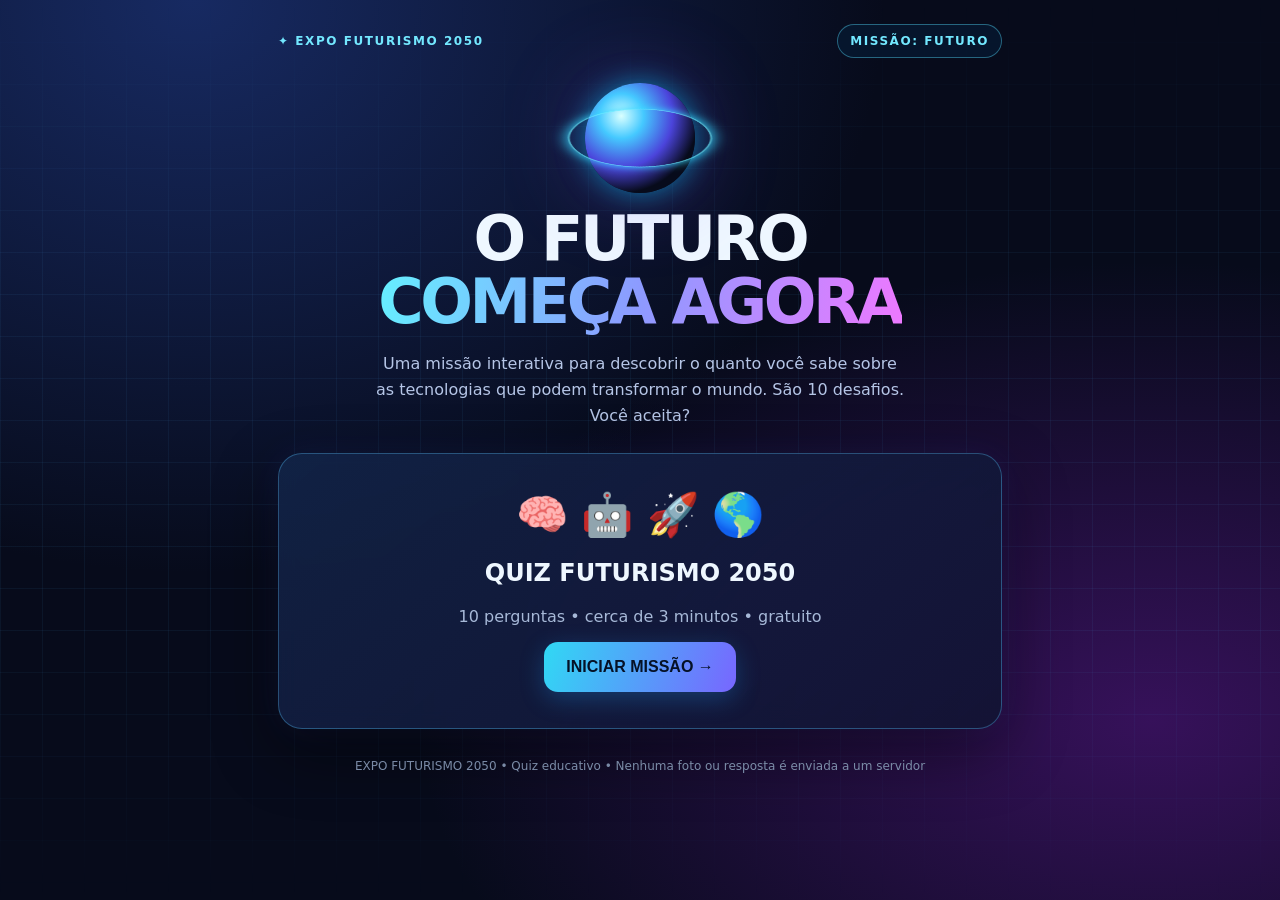
==== quiz.html @ 35967527 "Add files via upload" ====
<!doctype html><html lang="pt-BR"><head><meta charset="utf-8"><meta name="viewport" content="width=device-width,initial-scale=1,viewport-fit=cover"><meta name="theme-color" content="#080d23"><title>Quiz Futurismo 2050 | EXPO</title><style>
:root{font-family:Inter,system-ui,-apple-system,Segoe UI,sans-serif;color:#eef7ff;background:#070b1b}*{box-sizing:border-box}body{margin:0;min-height:100vh;background:radial-gradient(ellipse at 15% 0%,#172a62 0%,transparent 45%),radial-gradient(ellipse at 90% 80%,#36115a 0%,transparent 45%),#070b1b;overflow-x:hidden}.gridbg{position:fixed;inset:0;pointer-events:none;background:linear-gradient(#52bfff10 1px,transparent 1px),linear-gradient(90deg,#52bfff10 1px,transparent 1px);background-size:42px 42px;mask-image:linear-gradient(transparent,#000 30%,#000 70%,transparent)}.shell{position:relative;max-width:760px;margin:auto;padding:24px 18px 70px}.top{display:flex;justify-content:space-between;align-items:center;gap:12px;font-size:12px;letter-spacing:.13em;font-weight:800;color:#73e8ff}.tag{border:1px solid #57dfff66;border-radius:999px;padding:9px 12px;background:#071b35aa}.orb{width:110px;height:110px;margin:25px auto 12px;border-radius:50%;background:radial-gradient(circle at 33% 30%,#d9ffff,#45c9ff 21%,#4b44db 48%,#070b1b 72%);box-shadow:0 0 28px #00ccff88,0 0 90px #8a4dff55;position:relative;animation:float 4s ease-in-out infinite}.orb:after{content:'';position:absolute;inset:-17px;border:2px solid #67eaffaa;border-radius:50%;transform:rotateX(66deg) rotate(-22deg);box-shadow:0 0 18px #35d9ff}.orb.small{width:55px;height:55px;margin:10px auto 20px}@keyframes float{50%{transform:translateY(-9px)}}h1{font-size:clamp(34px,8vw,62px);line-height:1.02;letter-spacing:-.055em;margin:14px 0;text-align:center}h1 span,.glow{background:linear-gradient(100deg,#65f0ff,#8d9aff,#ee78ff);color:transparent;background-clip:text}.lead{text-align:center;color:#b5c5e6;line-height:1.6;max-width:530px;margin:18px auto 25px}.panel{background:linear-gradient(140deg,#13264bcf,#121333ed);border:1px solid #58c7ff55;border-radius:24px;padding:clamp(20px,5vw,36px);box-shadow:0 22px 65px #0007,0 0 32px #5d65ff1c;backdrop-filter:blur(12px)}.btn{appearance:none;border:0;border-radius:14px;background:linear-gradient(110deg,#30d9f4,#7866ff);color:#051126;font-weight:900;font-size:16px;padding:16px 22px;cursor:pointer;box-shadow:0 7px 25px #1d9fff44;transition:transform .15s}.btn:hover{transform:translateY(-2px)}.btn:disabled{opacity:.45;cursor:not-allowed;transform:none}.btn.secondary{background:#14294d;color:#d8f5ff;border:1px solid #57c8ff70;box-shadow:none}.center{text-align:center}.muted{color:#a7b9d8}.hide{display:none!important}.meter{height:9px;background:#061127;border-radius:999px;overflow:hidden;margin:14px 0 24px}.meter>div{height:100%;width:0;background:linear-gradient(90deg,#48e9ff,#b077ff);transition:width .4s}.row{display:flex;justify-content:space-between;gap:10px;align-items:center}.count{font-size:13px;color:#7feaff;font-weight:800;letter-spacing:.1em}.question{font-size:clamp(22px,5vw,32px);line-height:1.22;margin:18px 0 25px}.choices{display:grid;gap:12px}.choice{display:flex;gap:13px;align-items:center;width:100%;text-align:left;border:1px solid #5277a466;border-radius:14px;background:#14284a;color:#edf8ff;padding:15px;font-size:15px;line-height:1.35;cursor:pointer;transition:.15s}.choice:hover:not(:disabled){border-color:#63e7ff;background:#19365d}.choice b{display:grid;place-items:center;flex:none;width:31px;height:31px;border-radius:9px;background:#233f6c;color:#9fefff}.choice.good{border-color:#40edbe;background:#0d463f}.choice.bad{border-color:#ff799f;background:#4b233f}.choice:disabled{cursor:default}.explain{margin-top:17px;border-left:3px solid #69e4ff;padding:9px 14px;background:#112b48;color:#d3e5f9;line-height:1.5;border-radius:0 10px 10px 0}.foot{display:flex;justify-content:space-between;align-items:center;gap:10px;margin-top:22px}.score{font-size:15px;color:#ffe4a1}.resultnum{font-size:clamp(62px,14vw,96px);font-weight:900;color:#83efff;line-height:1;margin:15px}.badge{display:inline-block;padding:9px 15px;border-radius:99px;background:#173c63;border:1px solid #65e5ff;color:#a7f6ff;font-weight:800;letter-spacing:.05em}.tiny{text-align:center;font-size:12px;color:#91a5c5;margin:30px auto}.actionrow{display:flex;justify-content:center;gap:10px;flex-wrap:wrap;margin-top:24px}button:focus-visible{outline:3px solid #fff;outline-offset:3px}@media(prefers-reduced-motion:reduce){*{animation:none!important;transition:none!important}}
</style></head><body><div class="gridbg"></div><main class="shell"><header class="top"><div>✦ EXPO FUTURISMO 2050</div><div class="tag">MISSÃO: FUTURO</div></header><section id="start" class="center"><div class="orb" aria-hidden="true"></div><h1>O FUTURO<br><span>COMEÇA AGORA</span></h1><p class="lead">Uma missão interativa para descobrir o quanto você sabe sobre as tecnologias que podem transformar o mundo. São 10 desafios. Você aceita?</p><div class="panel"><div style="font-size:42px">🧠 🤖 🚀 🌎</div><h2>QUIZ FUTURISMO 2050</h2><p class="muted">10 perguntas • cerca de 3 minutos • gratuito</p><button class="btn" id="startBtn">INICIAR MISSÃO →</button></div></section><section id="game" class="panel hide" aria-live="polite"><div class="row"><span class="count" id="count"></span><span class="score" id="score"></span></div><div class="meter" aria-label="Progresso"><div id="bar"></div></div><div class="badge" id="topic"></div><h2 class="question" id="question"></h2><div class="choices" id="choices"></div><div class="explain hide" id="explain"></div><div class="foot"><span class="muted" id="feedback">Escolha uma resposta</span><button class="btn hide" id="nextBtn">PRÓXIMA →</button></div></section><section id="result" class="panel center hide"><div class="orb small" aria-hidden="true"></div><div class="count">MISSÃO CONCLUÍDA</div><h1>SEU NÍVEL<br><span>EM 2050</span></h1><div class="resultnum" id="finalScore"></div><div class="badge" id="rank"></div><p class="lead" id="resultText"></p><div class="actionrow"><button class="btn" id="againBtn">↻ JOGAR NOVAMENTE</button><button class="btn secondary" id="shareBtn">COMPARTILHAR RESULTADO</button></div><p class="muted" id="shareInfo" role="status"></p></section><p class="tiny">EXPO FUTURISMO 2050 • Quiz educativo • Nenhuma foto ou resposta é enviada a um servidor</p></main><script>
const questions=[
{topic:'INTELIGÊNCIA ARTIFICIAL',q:'Qual destas atividades uma inteligência artificial já consegue realizar?',opts:['Entender e resumir textos','Prever o futuro com certeza','Ter sentimentos humanos comprovados','Saber tudo sem cometer erros'],a:0,why:'A IA pode analisar e resumir textos, mas pode errar e não prevê o futuro com certeza.'},
{topic:'EXPLORAÇÃO ESPACIAL',q:'Qual planeta é um dos principais alvos de missões para buscar sinais de vida passada?',opts:['Mercúrio','Marte','Netuno','Vênus'],a:1,why:'Marte já teve água líquida na superfície, por isso é um importante alvo de pesquisas.'},
{topic:'ROBÓTICA',q:'Qual componente ajuda um robô a perceber obstáculos à sua frente?',opts:['Um sensor de distância','Uma bateria maior','Um alto-falante','Uma tela mais brilhante'],a:0,why:'Sensores de distância medem a proximidade de objetos e ajudam o robô a se orientar.'},
{topic:'SUSTENTABILIDADE',q:'Qual opção utiliza uma fonte de energia renovável?',opts:['Usina a carvão','Gerador a diesel','Painel solar','Motor a gasolina'],a:2,why:'Painéis solares convertem a luz do Sol em eletricidade.'},
{topic:'REALIDADE VIRTUAL',q:'O que os óculos de realidade virtual fazem principalmente?',opts:['Criam uma experiência visual imersiva','Transportam fisicamente a pessoa','Permitem respirar sem oxigênio','Fazem qualquer vídeo virar holograma'],a:0,why:'A realidade virtual cria a sensação de estar em um ambiente digital, sem transportar o corpo.'},
{topic:'CIDADES DO FUTURO',q:'Qual tecnologia pode ajudar a reduzir o desperdício de água nas cidades?',opts:['Vazamentos sem monitoramento','Sensores que detectam vazamentos','Tubulações sempre abertas','Aumento do consumo sem medição'],a:1,why:'Sensores podem identificar vazamentos rapidamente, facilitando reparos.'},
{topic:'CIÊNCIA',q:'Para que serve uma impressora 3D?',opts:['Produzir objetos em camadas a partir de um modelo digital','Transformar papel em energia','Transmitir sinais de rádio ao espaço','Ler pensamentos humanos'],a:0,why:'A impressão 3D fabrica objetos camada por camada usando um projeto digital.'},
{topic:'SEGURANÇA DIGITAL',q:'Qual atitude ajuda a proteger seus dados na internet?',opts:['Compartilhar senhas com colegas','Usar a mesma senha em tudo','Ativar autenticação em duas etapas','Clicar em qualquer link recebido'],a:2,why:'A autenticação em duas etapas adiciona uma proteção extra à conta.'},
{topic:'MEDICINA DO FUTURO',q:'Como a IA pode ajudar profissionais de saúde?',opts:['Substituindo toda avaliação médica','Apoiando a análise de exames','Garantindo diagnósticos sem erros','Eliminando a necessidade de hospitais'],a:1,why:'Ferramentas de IA podem apoiar a análise de exames, mas exigem avaliação profissional.'},
{topic:'DESAFIO FINAL',q:'Qual atitude é mais importante para construir um futuro melhor?',opts:['Parar de aprender novas coisas','Usar tecnologia sem pensar nas consequências','Combinar conhecimento, criatividade e responsabilidade','Deixar todas as decisões para máquinas'],a:2,why:'A tecnologia funciona melhor quando as pessoas a usam com criatividade, pensamento crítico e responsabilidade.'}
];let idx=0,points=0,locked=false;const $=id=>document.getElementById(id);function show(id){['start','game','result'].forEach(x=>$(x).classList.toggle('hide',x!==id));scrollTo({top:0,behavior:'smooth'})}function render(){locked=false;let q=questions[idx];$('count').textContent=`DESAFIO ${String(idx+1).padStart(2,'0')} / ${questions.length}`;$('score').textContent=`✦ ${points*100} PONTOS`;$('bar').style.width=`${(idx/questions.length)*100}%`;$('topic').textContent=q.topic;$('question').textContent=q.q;$('choices').innerHTML='';$('explain').classList.add('hide');$('nextBtn').classList.add('hide');$('feedback').textContent='Escolha uma resposta';q.opts.forEach((opt,i)=>{let b=document.createElement('button');b.className='choice';let key=document.createElement('b');key.textContent='ABCD'[i];let t=document.createElement('span');t.textContent=opt;b.append(key,t);b.onclick=()=>answer(i);$('choices').append(b)})}function answer(i){if(locked)return;locked=true;let q=questions[idx],correct=i===q.a;if(correct)points++;[...$('choices').children].forEach((b,j)=>{b.disabled=true;if(j===q.a)b.classList.add('good');else if(j===i)b.classList.add('bad')});$('feedback').textContent=correct?'✓ RESPOSTA CERTA!':'↗ CONTINUE EXPLORANDO!';$('explain').textContent=q.why;$('explain').classList.remove('hide');$('nextBtn').textContent=idx===questions.length-1?'VER MEU RESULTADO →':'PRÓXIMA →';$('nextBtn').classList.remove('hide');$('score').textContent=`✦ ${points*100} PONTOS`;$('bar').style.width=`${((idx+1)/questions.length)*100}%`}function finish(){show('result');$('finalScore').textContent=`${points*100} / 1000`;let rank=points>=9?'VISIONÁRIO DE 2050':points>=7?'EXPLORADOR DO AMANHÃ':points>=4?'APRENDIZ DO FUTURO':'INICIANTE INTERGALÁCTICO';$('rank').textContent=rank;$('resultText').textContent=points>=9?'Você domina muitos conceitos e está pronto para imaginar novas soluções!':points>=7?'Você está no caminho certo para descobrir as tecnologias do amanhã!':points>=4?'Sua jornada futurista está começando. Continue explorando!':'Toda grande descoberta começa com uma pergunta. Continue aprendendo!'}$('startBtn').onclick=()=>{idx=0;points=0;show('game');render()};$('nextBtn').onclick=()=>{idx++;if(idx<questions.length)render();else finish()};$('againBtn').onclick=()=>{idx=0;points=0;show('game');render()};$('shareBtn').onclick=async()=>{let msg=`🚀 EXPO FUTURISMO 2050 — Fiz ${points*100} de 1000 pontos no Quiz Futurismo 2050! ${location.href}`;try{if(navigator.share)await navigator.share({title:'Quiz Futurismo 2050',text:msg});else if(navigator.clipboard){await navigator.clipboard.writeText(msg);$('shareInfo').textContent='Resultado copiado!'}else $('shareInfo').textContent=msg}catch(e){if(e.name!=='AbortError')$('shareInfo').textContent='Não foi possível compartilhar neste aparelho.'}};
</script></body></html>
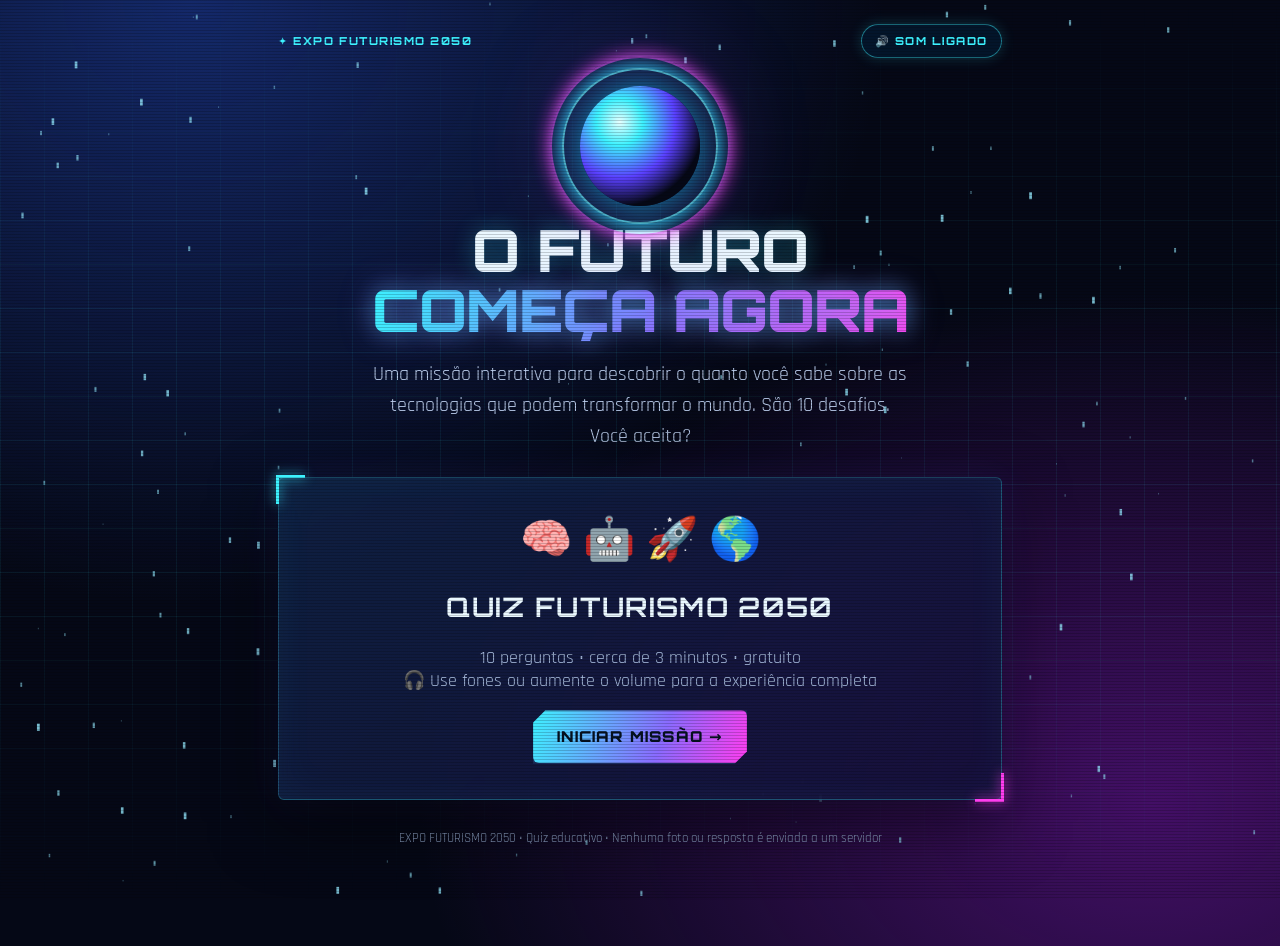
==== commit 9995338c: "Add files via upload" ====
--- a/quiz.html
+++ b/quiz.html
@@ -1,6 +1,58 @@
-<!doctype html><html lang="pt-BR"><head><meta charset="utf-8"><meta name="viewport" content="width=device-width,initial-scale=1,viewport-fit=cover"><meta name="theme-color" content="#080d23"><title>Quiz Futurismo 2050 | EXPO</title><style>
-:root{font-family:Inter,system-ui,-apple-system,Segoe UI,sans-serif;color:#eef7ff;background:#070b1b}*{box-sizing:border-box}body{margin:0;min-height:100vh;background:radial-gradient(ellipse at 15% 0%,#172a62 0%,transparent 45%),radial-gradient(ellipse at 90% 80%,#36115a 0%,transparent 45%),#070b1b;overflow-x:hidden}.gridbg{position:fixed;inset:0;pointer-events:none;background:linear-gradient(#52bfff10 1px,transparent 1px),linear-gradient(90deg,#52bfff10 1px,transparent 1px);background-size:42px 42px;mask-image:linear-gradient(transparent,#000 30%,#000 70%,transparent)}.shell{position:relative;max-width:760px;margin:auto;padding:24px 18px 70px}.top{display:flex;justify-content:space-between;align-items:center;gap:12px;font-size:12px;letter-spacing:.13em;font-weight:800;color:#73e8ff}.tag{border:1px solid #57dfff66;border-radius:999px;padding:9px 12px;background:#071b35aa}.orb{width:110px;height:110px;margin:25px auto 12px;border-radius:50%;background:radial-gradient(circle at 33% 30%,#d9ffff,#45c9ff 21%,#4b44db 48%,#070b1b 72%);box-shadow:0 0 28px #00ccff88,0 0 90px #8a4dff55;position:relative;animation:float 4s ease-in-out infinite}.orb:after{content:'';position:absolute;inset:-17px;border:2px solid #67eaffaa;border-radius:50%;transform:rotateX(66deg) rotate(-22deg);box-shadow:0 0 18px #35d9ff}.orb.small{width:55px;height:55px;margin:10px auto 20px}@keyframes float{50%{transform:translateY(-9px)}}h1{font-size:clamp(34px,8vw,62px);line-height:1.02;letter-spacing:-.055em;margin:14px 0;text-align:center}h1 span,.glow{background:linear-gradient(100deg,#65f0ff,#8d9aff,#ee78ff);color:transparent;background-clip:text}.lead{text-align:center;color:#b5c5e6;line-height:1.6;max-width:530px;margin:18px auto 25px}.panel{background:linear-gradient(140deg,#13264bcf,#121333ed);border:1px solid #58c7ff55;border-radius:24px;padding:clamp(20px,5vw,36px);box-shadow:0 22px 65px #0007,0 0 32px #5d65ff1c;backdrop-filter:blur(12px)}.btn{appearance:none;border:0;border-radius:14px;background:linear-gradient(110deg,#30d9f4,#7866ff);color:#051126;font-weight:900;font-size:16px;padding:16px 22px;cursor:pointer;box-shadow:0 7px 25px #1d9fff44;transition:transform .15s}.btn:hover{transform:translateY(-2px)}.btn:disabled{opacity:.45;cursor:not-allowed;transform:none}.btn.secondary{background:#14294d;color:#d8f5ff;border:1px solid #57c8ff70;box-shadow:none}.center{text-align:center}.muted{color:#a7b9d8}.hide{display:none!important}.meter{height:9px;background:#061127;border-radius:999px;overflow:hidden;margin:14px 0 24px}.meter>div{height:100%;width:0;background:linear-gradient(90deg,#48e9ff,#b077ff);transition:width .4s}.row{display:flex;justify-content:space-between;gap:10px;align-items:center}.count{font-size:13px;color:#7feaff;font-weight:800;letter-spacing:.1em}.question{font-size:clamp(22px,5vw,32px);line-height:1.22;margin:18px 0 25px}.choices{display:grid;gap:12px}.choice{display:flex;gap:13px;align-items:center;width:100%;text-align:left;border:1px solid #5277a466;border-radius:14px;background:#14284a;color:#edf8ff;padding:15px;font-size:15px;line-height:1.35;cursor:pointer;transition:.15s}.choice:hover:not(:disabled){border-color:#63e7ff;background:#19365d}.choice b{display:grid;place-items:center;flex:none;width:31px;height:31px;border-radius:9px;background:#233f6c;color:#9fefff}.choice.good{border-color:#40edbe;background:#0d463f}.choice.bad{border-color:#ff799f;background:#4b233f}.choice:disabled{cursor:default}.explain{margin-top:17px;border-left:3px solid #69e4ff;padding:9px 14px;background:#112b48;color:#d3e5f9;line-height:1.5;border-radius:0 10px 10px 0}.foot{display:flex;justify-content:space-between;align-items:center;gap:10px;margin-top:22px}.score{font-size:15px;color:#ffe4a1}.resultnum{font-size:clamp(62px,14vw,96px);font-weight:900;color:#83efff;line-height:1;margin:15px}.badge{display:inline-block;padding:9px 15px;border-radius:99px;background:#173c63;border:1px solid #65e5ff;color:#a7f6ff;font-weight:800;letter-spacing:.05em}.tiny{text-align:center;font-size:12px;color:#91a5c5;margin:30px auto}.actionrow{display:flex;justify-content:center;gap:10px;flex-wrap:wrap;margin-top:24px}button:focus-visible{outline:3px solid #fff;outline-offset:3px}@media(prefers-reduced-motion:reduce){*{animation:none!important;transition:none!important}}
-</style></head><body><div class="gridbg"></div><main class="shell"><header class="top"><div>✦ EXPO FUTURISMO 2050</div><div class="tag">MISSÃO: FUTURO</div></header><section id="start" class="center"><div class="orb" aria-hidden="true"></div><h1>O FUTURO<br><span>COMEÇA AGORA</span></h1><p class="lead">Uma missão interativa para descobrir o quanto você sabe sobre as tecnologias que podem transformar o mundo. São 10 desafios. Você aceita?</p><div class="panel"><div style="font-size:42px">🧠 🤖 🚀 🌎</div><h2>QUIZ FUTURISMO 2050</h2><p class="muted">10 perguntas • cerca de 3 minutos • gratuito</p><button class="btn" id="startBtn">INICIAR MISSÃO →</button></div></section><section id="game" class="panel hide" aria-live="polite"><div class="row"><span class="count" id="count"></span><span class="score" id="score"></span></div><div class="meter" aria-label="Progresso"><div id="bar"></div></div><div class="badge" id="topic"></div><h2 class="question" id="question"></h2><div class="choices" id="choices"></div><div class="explain hide" id="explain"></div><div class="foot"><span class="muted" id="feedback">Escolha uma resposta</span><button class="btn hide" id="nextBtn">PRÓXIMA →</button></div></section><section id="result" class="panel center hide"><div class="orb small" aria-hidden="true"></div><div class="count">MISSÃO CONCLUÍDA</div><h1>SEU NÍVEL<br><span>EM 2050</span></h1><div class="resultnum" id="finalScore"></div><div class="badge" id="rank"></div><p class="lead" id="resultText"></p><div class="actionrow"><button class="btn" id="againBtn">↻ JOGAR NOVAMENTE</button><button class="btn secondary" id="shareBtn">COMPARTILHAR RESULTADO</button></div><p class="muted" id="shareInfo" role="status"></p></section><p class="tiny">EXPO FUTURISMO 2050 • Quiz educativo • Nenhuma foto ou resposta é enviada a um servidor</p></main><script>
+<!doctype html><html lang="pt-BR"><head><meta charset="utf-8"><meta name="viewport" content="width=device-width,initial-scale=1,viewport-fit=cover"><meta name="theme-color" content="#050816"><title>Quiz Futurismo 2050 | EXPO</title>
+<link rel="preconnect" href="https://fonts.googleapis.com"><link href="https://fonts.googleapis.com/css2?family=Orbitron:wght@600;800;900&family=Rajdhani:wght@500;600;700&display=swap" rel="stylesheet">
+<style>
+:root{--c:#3df2ff;--m:#ff3df0;--v:#8a6bff;--g:#3dffb5;--r:#ff5a86;--hd:Orbitron,Rajdhani,system-ui,sans-serif;--bd:Rajdhani,Inter,system-ui,sans-serif;color-scheme:dark;font-family:var(--bd);color:#eaf8ff;background:#050816;box-sizing:border-box;padding-top:env(safe-area-inset-top,0px);padding-bottom:env(safe-area-inset-bottom,0px)}
+*{box-sizing:border-box}html{scroll-padding-top:env(safe-area-inset-top,0px)}
+body{margin:0;min-height:100vh;font-size:18px;background:radial-gradient(ellipse at 15% 0%,#14296a 0%,transparent 45%),radial-gradient(ellipse at 90% 85%,#430f66 0%,transparent 45%),#050816;overflow-x:hidden}
+body:after{content:'';position:fixed;inset:0;pointer-events:none;z-index:60;background:repeating-linear-gradient(0deg,#0000 0 2px,#0000002e 2px 3px);mix-blend-mode:multiply}
+canvas{position:fixed;inset:0;width:100%;height:100%;pointer-events:none}#bg{z-index:0}#fx{z-index:50}
+.gridbg{position:fixed;inset:0;pointer-events:none;background:linear-gradient(#3df2ff12 1px,transparent 1px),linear-gradient(90deg,#3df2ff12 1px,transparent 1px);background-size:44px 44px;mask-image:linear-gradient(transparent,#000 35%,#000 65%,transparent);animation:grid 6s linear infinite}
+@keyframes grid{to{background-position:0 44px}}
+.flash{position:fixed;inset:0;pointer-events:none;z-index:55;opacity:0}.flash.ok{animation:fl .6s;background:radial-gradient(circle,#3dffb544,transparent 70%)}.flash.no{animation:fl .6s;background:radial-gradient(circle,#ff5a8655,transparent 70%)}@keyframes fl{0%{opacity:1}100%{opacity:0}}
+.shell{position:relative;z-index:2;max-width:760px;margin:auto;padding:24px 18px 70px}
+.top{display:flex;justify-content:space-between;align-items:center;gap:10px;font:800 11px var(--hd);letter-spacing:.14em;color:var(--c)}
+.tag{border:1px solid #3df2ff77;border-radius:999px;padding:9px 13px;background:#041a33bb;color:var(--c);font:inherit;letter-spacing:inherit;cursor:pointer;box-shadow:0 0 14px #3df2ff33}
+.orb{width:120px;height:120px;margin:28px auto 14px;border-radius:50%;background:radial-gradient(circle at 33% 30%,#e6ffff,#3df2ff 20%,#5a40ff 48%,#050816 72%);box-shadow:0 0 34px #00e1ff99,0 0 110px #b04dff66;position:relative;animation:float 4s ease-in-out infinite}
+.orb:before,.orb:after{content:'';position:absolute;inset:-18px;border:2px solid #67f0ffaa;border-radius:50%;box-shadow:0 0 18px #35d9ff;animation:spin 5s linear infinite}
+.orb:before{inset:-30px;border-color:#ff3df088;box-shadow:0 0 18px #ff3df0;animation-duration:8s;animation-direction:reverse}
+.orb.small{width:58px;height:58px;margin:14px auto 26px}
+@keyframes float{50%{transform:translateY(-10px)}}@keyframes spin{from{transform:rotateX(66deg) rotate(-22deg)}to{transform:rotateX(66deg) rotate(338deg)}}
+h1{font:900 clamp(30px,8vw,58px)/1.04 var(--hd);letter-spacing:-.02em;margin:14px 0;text-align:center;text-shadow:0 0 22px #3df2ff55}
+h1 span,.glow{background:linear-gradient(100deg,var(--c),var(--v),var(--m));color:transparent;background-clip:text;-webkit-background-clip:text;filter:drop-shadow(0 0 14px #8a6bff88);animation:glitch 4s infinite}
+@keyframes glitch{0%,92%,100%{transform:none}93%{transform:translate(-3px,1px) skewX(6deg)}95%{transform:translate(3px,-1px)}97%{transform:translate(-1px,0) skewX(-6deg)}}
+h2{font-family:var(--hd);letter-spacing:.05em}
+.lead{text-align:center;color:#b9cbea;line-height:1.55;max-width:540px;margin:18px auto 25px;font-size:20px}
+.panel{position:relative;background:linear-gradient(140deg,#102448d6,#150f3aeb);border:1px solid #3df2ff44;border-radius:6px;padding:clamp(20px,5vw,36px);box-shadow:0 22px 65px #0008,0 0 40px #6a5bff22,inset 0 0 40px #3df2ff0d;backdrop-filter:blur(12px)}
+.panel:before,.panel:after{content:'';position:absolute;width:26px;height:26px;border:3px solid var(--c);filter:drop-shadow(0 0 6px var(--c))}.panel:before{top:-3px;left:-3px;border-right:0;border-bottom:0}.panel:after{bottom:-3px;right:-3px;border-left:0;border-top:0;border-color:var(--m);filter:drop-shadow(0 0 6px var(--m))}
+.panel.shake{animation:shake .45s}@keyframes shake{20%{transform:translateX(-9px)}40%{transform:translateX(8px)}60%{transform:translateX(-5px)}80%{transform:translateX(3px)}}
+.btn{appearance:none;border:0;border-radius:6px;background:linear-gradient(110deg,var(--c),var(--v) 60%,var(--m));color:#04101f;font:900 15px var(--hd);letter-spacing:.08em;padding:17px 24px;cursor:pointer;box-shadow:0 0 26px #3df2ff66,0 8px 26px #6a5bff44;transition:transform .15s,box-shadow .15s;clip-path:polygon(12px 0,100% 0,100% calc(100% - 12px),calc(100% - 12px) 100%,0 100%,0 12px)}
+.btn:hover{transform:translateY(-2px) scale(1.03);box-shadow:0 0 40px #3df2ffaa}.btn.secondary{background:#102a52;color:#d8f7ff;box-shadow:inset 0 0 0 1px #3df2ff88}
+.center{text-align:center}.muted{color:#a7bbdc}.hide{display:none!important}
+.meter{height:10px;background:#040d22;border:1px solid #3df2ff33;overflow:hidden;margin:14px 0 24px}.meter>div{height:100%;width:0;background:linear-gradient(90deg,var(--c),var(--v),var(--m));box-shadow:0 0 16px var(--c);transition:width .5s}
+.row{display:flex;justify-content:space-between;gap:10px;align-items:center}.count{font:800 12px var(--hd);color:var(--c);letter-spacing:.12em}
+.question{font:700 clamp(21px,5vw,30px)/1.22 var(--bd);margin:18px 0 25px}
+.choices{display:grid;gap:12px}
+.choice{display:flex;gap:14px;align-items:center;width:100%;text-align:left;border:1px solid #3df2ff44;border-radius:4px;background:#0f2447cc;color:#eef9ff;padding:14px;font:600 18px/1.3 var(--bd);cursor:pointer;transition:.15s}
+.choice:hover:not(:disabled){border-color:var(--c);background:#173560;box-shadow:0 0 22px #3df2ff44;transform:translateX(5px)}
+.choice b{display:grid;place-items:center;flex:none;width:34px;height:34px;border-radius:4px;background:#1b3a6c;color:var(--c);font:800 14px var(--hd)}
+.choice.good{border-color:var(--g);background:#0b4a40;box-shadow:0 0 28px #3dffb577}.choice.bad{border-color:var(--r);background:#4d1f3c;box-shadow:0 0 28px #ff5a8666}.choice:disabled{cursor:default}
+.explain{margin-top:17px;border-left:3px solid var(--c);padding:10px 14px;background:#0e2a4a;color:#d6e8fa;line-height:1.45}
+.foot{display:flex;justify-content:space-between;align-items:center;gap:10px;margin-top:22px}.score{font:800 13px var(--hd);color:#ffe28a;text-shadow:0 0 12px #ffcc4466}
+ .timerbox{display:flex;align-items:center;justify-content:space-between;gap:12px;margin:0 0 14px;color:#9dfaff;font:800 12px var(--hd)}
+.timertrack{height:8px;flex:1;border:1px solid #3df2ff55;background:#050e23;overflow:hidden}.timerfill{height:100%;width:100%;background:linear-gradient(90deg,#3dffb5,#3df2ff);transition:width .15s linear}.timerfill.urgent{background:linear-gradient(90deg,#ff5a86,#ff3df0);box-shadow:0 0 15px #ff5a86}
+.certname{width:min(100%,340px);margin:10px auto 0;display:block;padding:12px 14px;border:1px solid #3df2ff88;border-radius:5px;background:#071a36;color:white;font:600 19px var(--bd);text-align:center}
+.resultnum{font:900 clamp(50px,13vw,88px)/1 var(--hd);color:#8ff6ff;margin:15px;text-shadow:0 0 30px var(--c)}
+.badge{display:inline-block;padding:9px 15px;border-radius:2px;background:#123a62;border:1px solid var(--c);color:#aaf8ff;font:800 12px var(--hd);letter-spacing:.08em}
+.tiny{text-align:center;font-size:13px;color:#8fa4c6;margin:30px auto}.actionrow{display:flex;justify-content:center;gap:12px;flex-wrap:wrap;margin-top:24px}
+button:focus-visible{outline:3px solid #fff;outline-offset:3px}
+@media(prefers-reduced-motion:reduce){*,:before,:after{animation:none!important;transition:none!important}}
+</style></head><body><canvas id="bg"></canvas><canvas id="fx"></canvas><div class="gridbg"></div><div class="flash" id="flash"></div>
+<main class="shell"><header class="top"><div>✦ EXPO FUTURISMO 2050</div><button class="tag" id="snd" aria-pressed="false">🔊 SOM LIGADO</button></header>
+<section id="start" class="center"><div class="orb" aria-hidden="true"></div><h1>O FUTURO<br><span>COMEÇA AGORA</span></h1><p class="lead">Uma missão interativa para descobrir o quanto você sabe sobre as tecnologias que podem transformar o mundo. São 10 desafios. Você aceita?</p><div class="panel"><div style="font-size:42px">🧠 🤖 🚀 🌎</div><h2>QUIZ FUTURISMO 2050</h2><p class="muted">10 perguntas • cerca de 3 minutos • gratuito<br>🎧 Use fones ou aumente o volume para a experiência completa</p><button class="btn" id="startBtn">INICIAR MISSÃO →</button></div></section>
+<section id="game" class="panel hide" aria-live="polite"><div class="row"><span class="count" id="count"></span><span class="score" id="score"></span></div><div class="meter" aria-label="Progresso"><div id="bar"></div></div><div class="timerbox"><span>⏱ TEMPO RESTANTE</span><div class="timertrack"><div class="timerfill" id="timerFill"></div></div><span id="timerText">15s</span></div><div class="badge" id="topic"></div><h2 class="question" id="question"></h2><div class="choices" id="choices"></div><div class="explain hide" id="explain"></div><div class="foot"><span class="muted" id="feedback">Escolha uma resposta</span><button class="btn hide" id="nextBtn">PRÓXIMA →</button></div></section>
+<section id="result" class="panel center hide"><div class="orb small" aria-hidden="true"></div><div class="count">MISSÃO CONCLUÍDA</div><h1>SEU NÍVEL<br><span>EM 2050</span></h1><div class="resultnum" id="finalScore"></div><div class="badge" id="rank"></div><p class="lead" id="resultText"></p><p class="muted">Nome no certificado (opcional)</p><input id="certName" class="certname" type="text" maxlength="42" placeholder="Digite seu nome" autocomplete="off"><div class="actionrow"><button class="btn" id="saveCertBtn">🏅 SALVAR CERTIFICADO</button><button class="btn" id="againBtn">↻ JOGAR NOVAMENTE</button><button class="btn secondary" id="shareBtn">COMPARTILHAR RESULTADO</button></div><p class="muted" id="shareInfo" role="status"></p></section>
+<p class="tiny">EXPO FUTURISMO 2050 • Quiz educativo • Nenhuma foto ou resposta é enviada a um servidor</p></main>
+<script>
 const questions=[
 {topic:'INTELIGÊNCIA ARTIFICIAL',q:'Qual destas atividades uma inteligência artificial já consegue realizar?',opts:['Entender e resumir textos','Prever o futuro com certeza','Ter sentimentos humanos comprovados','Saber tudo sem cometer erros'],a:0,why:'A IA pode analisar e resumir textos, mas pode errar e não prevê o futuro com certeza.'},
 {topic:'EXPLORAÇÃO ESPACIAL',q:'Qual planeta é um dos principais alvos de missões para buscar sinais de vida passada?',opts:['Mercúrio','Marte','Netuno','Vênus'],a:1,why:'Marte já teve água líquida na superfície, por isso é um importante alvo de pesquisas.'},
@@ -12,5 +64,71 @@
 {topic:'SEGURANÇA DIGITAL',q:'Qual atitude ajuda a proteger seus dados na internet?',opts:['Compartilhar senhas com colegas','Usar a mesma senha em tudo','Ativar autenticação em duas etapas','Clicar em qualquer link recebido'],a:2,why:'A autenticação em duas etapas adiciona uma proteção extra à conta.'},
 {topic:'MEDICINA DO FUTURO',q:'Como a IA pode ajudar profissionais de saúde?',opts:['Substituindo toda avaliação médica','Apoiando a análise de exames','Garantindo diagnósticos sem erros','Eliminando a necessidade de hospitais'],a:1,why:'Ferramentas de IA podem apoiar a análise de exames, mas exigem avaliação profissional.'},
 {topic:'DESAFIO FINAL',q:'Qual atitude é mais importante para construir um futuro melhor?',opts:['Parar de aprender novas coisas','Usar tecnologia sem pensar nas consequências','Combinar conhecimento, criatividade e responsabilidade','Deixar todas as decisões para máquinas'],a:2,why:'A tecnologia funciona melhor quando as pessoas a usam com criatividade, pensamento crítico e responsabilidade.'}
-];let idx=0,points=0,locked=false;const $=id=>document.getElementById(id);function show(id){['start','game','result'].forEach(x=>$(x).classList.toggle('hide',x!==id));scrollTo({top:0,behavior:'smooth'})}function render(){locked=false;let q=questions[idx];$('count').textContent=`DESAFIO ${String(idx+1).padStart(2,'0')} / ${questions.length}`;$('score').textContent=`✦ ${points*100} PONTOS`;$('bar').style.width=`${(idx/questions.length)*100}%`;$('topic').textContent=q.topic;$('question').textContent=q.q;$('choices').innerHTML='';$('explain').classList.add('hide');$('nextBtn').classList.add('hide');$('feedback').textContent='Escolha uma resposta';q.opts.forEach((opt,i)=>{let b=document.createElement('button');b.className='choice';let key=document.createElement('b');key.textContent='ABCD'[i];let t=document.createElement('span');t.textContent=opt;b.append(key,t);b.onclick=()=>answer(i);$('choices').append(b)})}function answer(i){if(locked)return;locked=true;let q=questions[idx],correct=i===q.a;if(correct)points++;[...$('choices').children].forEach((b,j)=>{b.disabled=true;if(j===q.a)b.classList.add('good');else if(j===i)b.classList.add('bad')});$('feedback').textContent=correct?'✓ RESPOSTA CERTA!':'↗ CONTINUE EXPLORANDO!';$('explain').textContent=q.why;$('explain').classList.remove('hide');$('nextBtn').textContent=idx===questions.length-1?'VER MEU RESULTADO →':'PRÓXIMA →';$('nextBtn').classList.remove('hide');$('score').textContent=`✦ ${points*100} PONTOS`;$('bar').style.width=`${((idx+1)/questions.length)*100}%`}function finish(){show('result');$('finalScore').textContent=`${points*100} / 1000`;let rank=points>=9?'VISIONÁRIO DE 2050':points>=7?'EXPLORADOR DO AMANHÃ':points>=4?'APRENDIZ DO FUTURO':'INICIANTE INTERGALÁCTICO';$('rank').textContent=rank;$('resultText').textContent=points>=9?'Você domina muitos conceitos e está pronto para imaginar novas soluções!':points>=7?'Você está no caminho certo para descobrir as tecnologias do amanhã!':points>=4?'Sua jornada futurista está começando. Continue explorando!':'Toda grande descoberta começa com uma pergunta. Continue aprendendo!'}$('startBtn').onclick=()=>{idx=0;points=0;show('game');render()};$('nextBtn').onclick=()=>{idx++;if(idx<questions.length)render();else finish()};$('againBtn').onclick=()=>{idx=0;points=0;show('game');render()};$('shareBtn').onclick=async()=>{let msg=`🚀 EXPO FUTURISMO 2050 — Fiz ${points*100} de 1000 pontos no Quiz Futurismo 2050! ${location.href}`;try{if(navigator.share)await navigator.share({title:'Quiz Futurismo 2050',text:msg});else if(navigator.clipboard){await navigator.clipboard.writeText(msg);$('shareInfo').textContent='Resultado copiado!'}else $('shareInfo').textContent=msg}catch(e){if(e.name!=='AbortError')$('shareInfo').textContent='Não foi possível compartilhar neste aparelho.'}};
+];
+const $=id=>document.getElementById(id),rm=matchMedia('(prefers-reduced-motion:reduce)').matches;
+/* ===== ÁUDIO SINTETIZADO (Web Audio, sem arquivos) ===== */
+let AC,master,muted=false,nbuf,drone;
+function ac(){if(!AC){AC=new(window.AudioContext||window.webkitAudioContext)();const cp=AC.createDynamicsCompressor();master=AC.createGain();master.gain.value=.85;master.connect(cp);cp.connect(AC.destination);nbuf=AC.createBuffer(1,AC.sampleRate*2,AC.sampleRate);const d=nbuf.getChannelData(0);for(let i=0;i<d.length;i++)d[i]=Math.random()*2-1}if(AC.state==='suspended')AC.resume();return AC}
+function tone(f,t,d,type,v,f2){if(muted)return;const a=ac(),o=a.createOscillator(),g=a.createGain(),n=a.currentTime+t;o.type=type;o.frequency.setValueAtTime(f,n);if(f2)o.frequency.exponentialRampToValueAtTime(f2,n+d);g.gain.setValueAtTime(.0001,n);g.gain.exponentialRampToValueAtTime(v,n+.012);g.gain.exponentialRampToValueAtTime(.0001,n+d);o.connect(g);g.connect(master);o.start(n);o.stop(n+d+.05)}
+function whoosh(t,d,f1,f2,v){if(muted)return;const a=ac(),s=a.createBufferSource(),b=a.createBiquadFilter(),g=a.createGain(),n=a.currentTime+t;s.buffer=nbuf;b.type='bandpass';b.Q.value=2.5;b.frequency.setValueAtTime(f1,n);b.frequency.exponentialRampToValueAtTime(f2,n+d);g.gain.setValueAtTime(.0001,n);g.gain.exponentialRampToValueAtTime(v,n+d*.5);g.gain.exponentialRampToValueAtTime(.0001,n+d);s.connect(b);b.connect(g);g.connect(master);s.start(n);s.stop(n+d+.1)}
+const boom=(t=0,v=.9)=>{tone(110,t,1.4,'sine',v,32);tone(55,t,1.6,'sine',v*.8,28);whoosh(t,.5,3000,200,v*.5)};
+const arp=(notes,t,step,type,v,len)=>notes.forEach((f,i)=>{tone(f,t+i*step,len,type,v);tone(f*2,t+i*step,len*.8,'sine',v*.35)});
+const sfx={
+hover(){tone(1400,0,.05,'square',.025,2000)},
+boot(){whoosh(0,1.3,150,5000,.55);tone(70,0,1.3,'sawtooth',.18,900);boom(1.1,.9);arp([262,330,392,523,659,784,1047],1.15,.07,'sawtooth',.11,.55);tone(2400,1.15,.9,'sine',.05,4200)},
+good(){boom(0,.35);arp([523,659,784,1047,1319],0,.06,'triangle',.2,.5);tone(3000,.05,.4,'sine',.06,5000)},
+bad(){tone(220,0,.55,'sawtooth',.28,60);tone(110,0,.6,'square',.2,40);whoosh(0,.35,2500,120,.3)},
+next(){whoosh(0,.4,300,3800,.35);tone(600,0,.2,'sine',.08,1500)},
+end(p){boom(0,1);whoosh(0,1.2,100,6000,.5);const hi=p>=7;arp(hi?[262,330,392,523,659,784,1047,1319,1568]:[262,311,392,523,622],.5,.09,'sawtooth',.14,.8);if(hi){[523,659,784,1047].forEach(f=>tone(f,1.4,2.4,'sawtooth',.07));boom(1.4,.7)}else arp([392,523],1.1,.2,'triangle',.18,.9)}};
+function startDrone(){if(muted||drone)return;const a=ac(),g=a.createGain(),lp=a.createBiquadFilter(),l=a.createOscillator(),lg=a.createGain();lp.type='lowpass';lp.frequency.value=380;g.gain.setValueAtTime(.0001,a.currentTime);g.gain.exponentialRampToValueAtTime(.09,a.currentTime+3);l.frequency.value=.12;lg.gain.value=180;l.connect(lg);lg.connect(lp.frequency);const os=[55,55.4,82.5,110.3].map(f=>{const o=a.createOscillator();o.type='sawtooth';o.frequency.value=f;o.connect(lp);o.start();return o});l.start();lp.connect(g);g.connect(master);drone={g,os,l}}
+function stopDrone(){if(!drone)return;const d=drone,a=AC;d.g.gain.cancelScheduledValues(a.currentTime);d.g.gain.setTargetAtTime(.0001,a.currentTime,.4);setTimeout(()=>{d.os.forEach(o=>o.stop());d.l.stop()},2000);drone=null}
+$('snd').onclick=()=>{muted=!muted;$('snd').textContent=muted?'🔇 SOM DESLIGADO':'🔊 SOM LIGADO';$('snd').setAttribute('aria-pressed',muted);if(muted)stopDrone();else if(!$('game').classList.contains('hide')){ac();startDrone()}};
+/* ===== EFEITOS VISUAIS ===== */
+const bg=$('bg'),fx=$('fx'),bc=bg.getContext('2d'),fc=fx.getContext('2d');let W,H,stars=[],ps=[];
+function size(){const d=devicePixelRatio||1;W=innerWidth;H=innerHeight;[bg,fx].forEach(c=>{c.width=W*d;c.height=H*d});bc.setTransform(d,0,0,d,0,0);fc.setTransform(d,0,0,d,0,0);stars=Array.from({length:Math.min(150,W/7)},()=>({x:Math.random()*W,y:Math.random()*H,z:Math.random()*2+.4}))}
+function burst(x,y,n,cols){if(rm)return;for(let i=0;i<n;i++){const a=Math.random()*6.283,s=Math.random()*9+2;ps.push({x,y,vx:Math.cos(a)*s,vy:Math.sin(a)*s-3,l:1,s:Math.random()*5+2,c:cols[i%cols.length]})}}
+function loop(){bc.clearRect(0,0,W,H);for(const s of stars){if(!rm){s.y+=s.z*.5;if(s.y>H){s.y=0;s.x=Math.random()*W}}bc.fillStyle=`rgba(150,235,255,${.2+s.z*.25})`;bc.fillRect(s.x,s.y,s.z+.4,s.z*(rm?1:3))}fc.clearRect(0,0,W,H);for(let i=ps.length-1;i>=0;i--){const p=ps[i];p.x+=p.vx;p.y+=p.vy;p.vy+=.18;p.vx*=.985;p.l-=.016;if(p.l<=0){ps.splice(i,1);continue}fc.globalAlpha=p.l;fc.fillStyle=p.c;fc.shadowColor=p.c;fc.shadowBlur=10;fc.fillRect(p.x,p.y,p.s,p.s)}fc.globalAlpha=1;fc.shadowBlur=0;requestAnimationFrame(loop)}
+size();addEventListener('resize',size);loop();
+function flash(k){const f=$('flash');f.className='flash';void f.offsetWidth;f.className='flash '+k}
+const GOOD=['#3dffb5','#3df2ff','#ffffff','#ffe28a'],ALL=['#3df2ff','#ff3df0','#8a6bff','#3dffb5','#ffe28a'];
+/* ===== JOGO ===== */
+let idx=0,points=0,locked=false,timerId=null,timeLeft=15,deadline=0;
+function stopTimer(){if(timerId!==null){clearInterval(timerId);timerId=null}}
+function paintTimer(){const fill=$('timerFill');fill.style.width=`${Math.max(0,timeLeft)/15*100}%`;fill.classList.toggle('urgent',timeLeft<=5);$('timerText').textContent=`${Math.ceil(Math.max(0,timeLeft))}s`}
+function startTimer(){stopTimer();timeLeft=15;deadline=performance.now()+15000;paintTimer();timerId=setInterval(()=>{if(locked){stopTimer();return}timeLeft=Math.max(0,(deadline-performance.now())/1000);paintTimer();if(timeLeft<=0){stopTimer();answer(-1,null)}},100)}
+function show(id){['start','game','result'].forEach(x=>$(x).classList.toggle('hide',x!==id));scrollTo({top:0,behavior:rm?'auto':'smooth'})}
+function render(){locked=false;const q=questions[idx];$('count').textContent=`DESAFIO ${String(idx+1).padStart(2,'0')} / ${questions.length}`;$('score').textContent=`✦ ${points*100} PONTOS`;$('bar').style.width=`${(idx/questions.length)*100}%`;$('topic').textContent=q.topic;$('question').textContent=q.q;$('choices').innerHTML='';$('explain').classList.add('hide');$('nextBtn').classList.add('hide');$('feedback').textContent='Escolha uma resposta';
+q.opts.forEach((opt,i)=>{const b=document.createElement('button');b.className='choice';const key=document.createElement('b');key.textContent='ABCD'[i];const t=document.createElement('span');t.textContent=opt;b.append(key,t);b.onclick=()=>answer(i,b);b.onpointerenter=()=>{if(!b.disabled)sfx.hover()};$('choices').append(b)});startTimer()}
+function answer(i,btn){if(locked)return;locked=true;stopTimer();const q=questions[idx],timedOut=i===-1,ok=i===q.a;if(ok)points++;[...$('choices').children].forEach((b,j)=>{b.disabled=true;if(j===q.a)b.classList.add('good');else if(j===i)b.classList.add('bad')});
+const r=btn?btn.getBoundingClientRect():$('question').getBoundingClientRect(),gp=$('game');
+if(ok){sfx.good();flash('ok');burst(r.left+r.width/2,r.top+r.height/2,60,GOOD);navigator.vibrate&&navigator.vibrate(40)}else{sfx.bad();flash('no');gp.classList.remove('shake');void gp.offsetWidth;if(!rm)gp.classList.add('shake');navigator.vibrate&&navigator.vibrate([80,40,80])}
+$('feedback').textContent=timedOut?'⏱ TEMPO ESGOTADO!':ok?'✓ RESPOSTA CERTA!':'↗ CONTINUE EXPLORANDO!';$('explain').textContent=q.why;$('explain').classList.remove('hide');$('nextBtn').textContent=idx===questions.length-1?'VER MEU RESULTADO →':'PRÓXIMA →';$('nextBtn').classList.remove('hide');$('score').textContent=`✦ ${points*100} PONTOS`;$('bar').style.width=`${((idx+1)/questions.length)*100}%`}
+function finish(){stopTimer();show('result');stopDrone();sfx.end(points);$('finalScore').textContent=`${points*100} / 1000`;
+$('rank').textContent=points>=9?'VISIONÁRIO DE 2050':points>=7?'EXPLORADOR DO AMANHÃ':points>=4?'APRENDIZ DO FUTURO':'INICIANTE INTERGALÁCTICO';
+$('resultText').textContent=points>=9?'Você domina muitos conceitos e está pronto para imaginar novas soluções!':points>=7?'Você está no caminho certo para descobrir as tecnologias do amanhã!':points>=4?'Sua jornada futurista está começando. Continue explorando!':'Toda grande descoberta começa com uma pergunta. Continue aprendendo!';
+flash('ok');const n=points>=7?8:3;for(let k=0;k<n;k++)setTimeout(()=>burst(Math.random()*W,H*(.2+Math.random()*.3),70,ALL),400+k*350)}
+function begin(){stopTimer();idx=0;points=0;ac();sfx.boot();startDrone();show('game');render()}
+$('startBtn').onclick=begin;$('againBtn').onclick=begin;
+$('nextBtn').onclick=()=>{sfx.next();idx++;if(idx<questions.length)render();else finish()};
+$('shareBtn').onclick=async()=>{const msg=`🚀 EXPO FUTURISMO 2050 — Fiz ${points*100} de 1000 pontos no Quiz Futurismo 2050! ${location.href}`;try{if(navigator.share)await navigator.share({title:'Quiz Futurismo 2050',text:msg});else if(navigator.clipboard){await navigator.clipboard.writeText(msg);$('shareInfo').textContent='Resultado copiado!'}else $('shareInfo').textContent=msg}catch(e){if(e.name!=='AbortError')$('shareInfo').textContent='Não foi possível compartilhar neste aparelho.'}};
+
+/* ===== CERTIFICADO DIGITAL: criado localmente, sem enviar dados ===== */
+function drawCertificate(){
+ const c=document.createElement('canvas');c.width=1200;c.height=1600;const x=c.getContext('2d');
+ const grad=x.createLinearGradient(0,0,1200,1600);grad.addColorStop(0,'#061c40');grad.addColorStop(.55,'#100c30');grad.addColorStop(1,'#320e52');x.fillStyle=grad;x.fillRect(0,0,1200,1600);
+ x.strokeStyle='#3df2ff22';x.lineWidth=1;for(let i=0;i<1200;i+=60){x.beginPath();x.moveTo(i,0);x.lineTo(i,1600);x.stroke()}for(let i=0;i<1600;i+=60){x.beginPath();x.moveTo(0,i);x.lineTo(1200,i);x.stroke()}
+ x.strokeStyle='#3df2ff';x.lineWidth=9;x.strokeRect(45,45,1110,1510);x.strokeStyle='#ff3df0';x.lineWidth=3;x.strokeRect(65,65,1070,1470);
+ const stars=['#3df2ff','#ff3df0','#8a6bff'];for(let i=0;i<75;i++){let sx=(i*179+43)%1080+60,sy=(i*317+77)%1450+70;x.fillStyle=stars[i%3];x.globalAlpha=.2+(i%5)*.1;x.fillRect(sx,sy,3,3)}x.globalAlpha=1;
+ x.textAlign='center';x.fillStyle='#3df2ff';x.font='bold 42px Arial';x.fillText('✦ EXPO FUTURISMO 2050 ✦',600,215);
+ x.fillStyle='#fff';x.font='bold 82px Arial';x.fillText('CERTIFICADO',600,360);x.fillStyle='#c8d9ff';x.font='36px Arial';x.fillText('DE EXPLORADOR DO FUTURO',600,425);
+ x.fillStyle='#3df2ff';x.font='bold 100px Arial';x.fillText('✦',600,575);
+ const name=$('certName').value.trim();x.fillStyle='#ffffff';x.font='bold 55px Arial';let display=name||'PARTICIPANTE DO FUTURO';while(x.measureText(display).width>1000&&x.font.includes('55px'))x.font='bold 44px Arial';x.fillText(display,600,700);
+ x.fillStyle='#b7cafa';x.font='32px Arial';x.fillText('concluiu a missão interativa',600,775);x.fillStyle='#3df2ff';x.font='bold 54px Arial';x.fillText('QUIZ FUTURISMO 2050',600,855);
+ x.fillStyle='#fff';x.font='bold 100px Arial';x.fillText(`${points*100} / 1000`,600,1030);
+ x.fillStyle='#ff9df4';x.font='bold 40px Arial';x.fillText($('rank').textContent,600,1115);
+ x.fillStyle='#d1dafa';x.font='29px Arial';x.fillText('Conhecimento, criatividade e responsabilidade',600,1280);x.fillText('para construir o amanhã!',600,1324);
+ x.fillStyle='#8ab5d7';x.font='26px Arial';x.fillText('EXPO FUTURISMO 2050 • CERTIFICADO DIGITAL',600,1470);
+ return c;
+}
+$('saveCertBtn').onclick=()=>{const c=drawCertificate();const a=document.createElement('a');a.download='Certificado_Quiz_Futurismo_2050.png';a.href=c.toDataURL('image/png');document.body.appendChild(a);a.click();a.remove();$('shareInfo').textContent='Certificado gerado! Confira os downloads do aparelho.'};
 </script></body></html>
